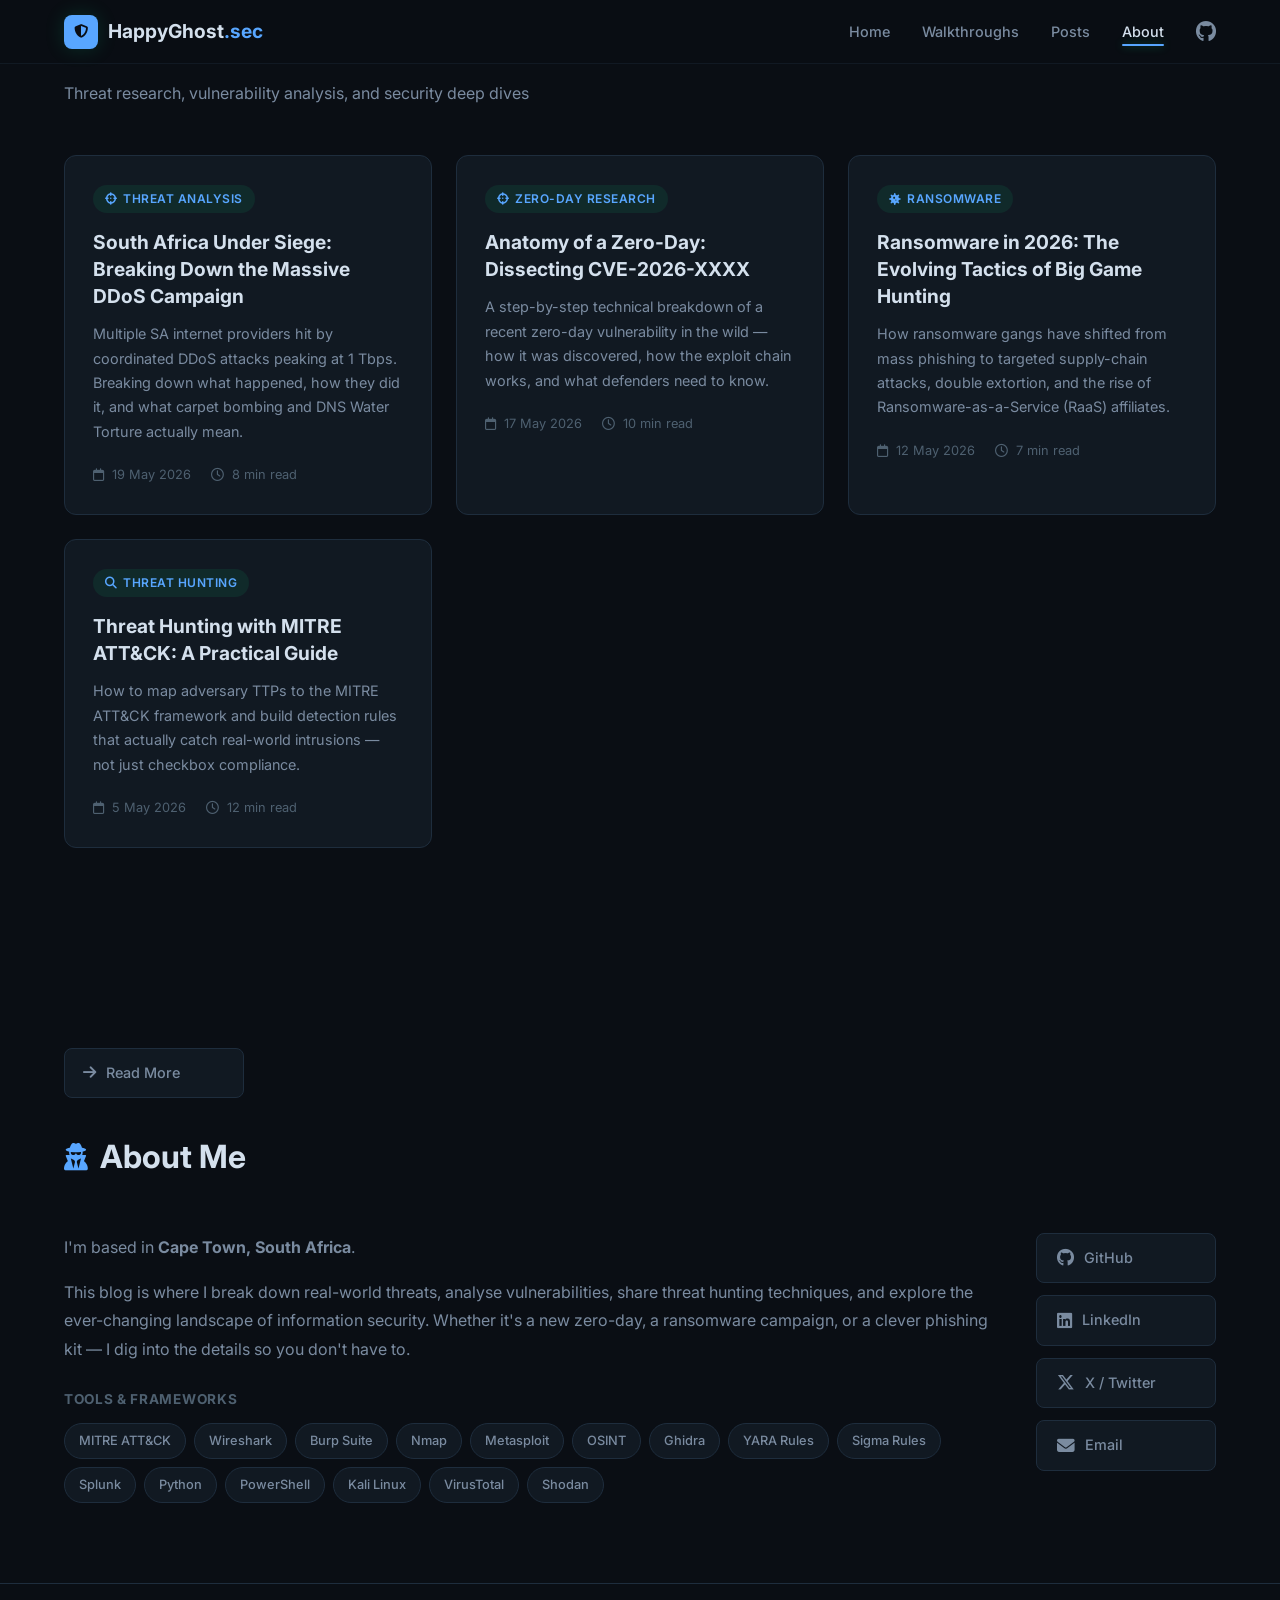
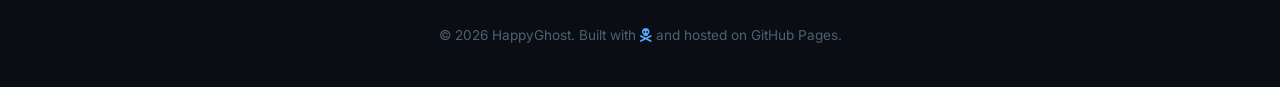
==== index.html @ ebf49d77 "Add files via upload" ====
<!DOCTYPE html>
<html lang="en">
<head>
    <meta charset="UTF-8">
    <meta name="viewport" content="width=device-width, initial-scale=1.0">
    <title>Eugene Myburgh | Cybersecurity Blog</title>
    <link rel="preconnect" href="https://fonts.googleapis.com">
    <link href="https://fonts.googleapis.com/css2?family=Inter:wght@300;400;500;600;700;800&family=JetBrains+Mono:wght@400;500&display=swap" rel="stylesheet">
    <link rel="stylesheet" href="https://cdnjs.cloudflare.com/ajax/libs/font-awesome/6.5.1/css/all.min.css">
    <link rel="stylesheet" href="css/style.css">
</head>
<body>
    <!-- Navigation -->
    <nav class="navbar" id="navbar">
        <div class="nav-container">
            <a href="index.html" class="nav-logo">
                <span class="logo-icon"><i class="fas fa-shield-halved"></i></span>
                <span class="logo-text">HappyGhost<span class="accent">.sec</span></span>
            </a>
            <ul class="nav-links" id="nav-links">
                <li><a href="#home" class="active">Home</a></li>
                <li><a href="walkthroughs.html">Walkthroughs</a></li>
                <li><a href="posts.html">Posts</a></li>
                <li><a href="#about">About</a></li>
                <li><a href="https://github.com" target="_blank" class="nav-github"><i class="fab fa-github"></i></a></li>
            </ul>
            <button class="nav-toggle" id="nav-toggle" aria-label="Toggle menu">
                <span></span><span></span><span></span>
            </button>
        </div>
    </nav>

    <!-- Blog Section -->
    <section class="section" id="blog">
        <div class="container">
            <div class="section-header">
                <p>Threat research, vulnerability analysis, and security deep dives</p>
            </div>
            <div class="blog-grid">
                   <!-- Blog Card 1 -->
                <article class="blog-card" onclick="window.location.href='posts/sa-ddos-attacks.html'">
                    <div class="card-tag"><i class="fas fa-crosshairs"></i> Threat Analysis</div>
                    <h3>South Africa Under Siege: Breaking Down the Massive DDoS Campaign</h3>
                    <p>Multiple SA internet providers hit by coordinated DDoS attacks peaking 
                       at 1 Tbps. Breaking down what happened, how they did it, and what 
                       carpet bombing and DNS Water Torture actually mean.</p>
                    <div class="card-meta">
                        <span><i class="far fa-calendar"></i> 19 May 2026</span>
                        <span><i class="far fa-clock"></i> 8 min read</span>
                    </div>
                </article>
                 
                <!-- Blog Card 2 -->
                <article class="blog-card" onclick="window.location.href='posts/zero-day-analysis.html'">
                    <div class="card-tag"><i class="fas fa-crosshairs"></i> Zero-Day Research</div>
                    <h3>Anatomy of a Zero-Day: Dissecting CVE-2026-XXXX</h3>
                    <p>A step-by-step technical breakdown of a recent zero-day vulnerability in the wild — 
                       how it was discovered, how the exploit chain works, and what defenders need to know.</p>
                    <div class="card-meta">
                        <span><i class="far fa-calendar"></i> 17 May 2026</span>
                        <span><i class="far fa-clock"></i> 10 min read</span>
                    </div>
                </article>

                <!-- Blog Card 3 -->
                <article class="blog-card">
                    <div class="card-tag"><i class="fas fa-virus"></i> Ransomware</div>
                    <h3>Ransomware in 2026: The Evolving Tactics of Big Game Hunting</h3>
                    <p>How ransomware gangs have shifted from mass phishing to targeted supply-chain attacks, 
                       double extortion, and the rise of Ransomware-as-a-Service (RaaS) affiliates.</p>
                    <div class="card-meta">
                        <span><i class="far fa-calendar"></i> 12 May 2026</span>
                        <span><i class="far fa-clock"></i> 7 min read</span>
                    </div>
                </article>

                <!-- Blog Card 4 -->
                <article class="blog-card">
                    <div class="card-tag"><i class="fas fa-magnifying-glass"></i> Threat Hunting</div>
                    <h3>Threat Hunting with MITRE ATT&amp;CK: A Practical Guide</h3>
                    <p>How to map adversary TTPs to the MITRE ATT&amp;CK framework and build detection rules 
                       that actually catch real-world intrusions — not just checkbox compliance.</p>
                    <div class="card-meta">
                        <span><i class="far fa-calendar"></i> 5 May 2026</span>
                        <span><i class="far fa-clock"></i> 12 min read</span>
                    </div>
                </article>
            </div>
        </div>
    </section>

    <!-- About Section -->
    <section class="section" id="about">
        <div class="container">
            <div class="more-posts more-posts-about">
                <a href="posts.html" class="social-link more-posts-btn">
                    <i class="fa-solid fa-arrow-right"></i>
                    Read More
                </a>
            </div>
            <div class="section-header">
                <h2><i class="fas fa-user-secret"></i> About Me</h2>
            </div>
            <div class="about-content">
                <div class="about-text">
                    <p>I'm based in <strong>Cape Town, South Africa</strong>.
                    <p>This blog is where I break down real-world threats, analyse vulnerabilities, 
                       share threat hunting techniques, and explore the ever-changing landscape of 
                       information security. Whether it's a new zero-day, a ransomware campaign, or 
                       a clever phishing kit — I dig into the details so you don't have to.</p>
                    <div class="tech-stack">
                        <h4>Tools &amp; Frameworks</h4>
                        <div class="tech-tags">
                            <span class="tech-tag">MITRE ATT&CK</span>
                            <span class="tech-tag">Wireshark</span>
                            <span class="tech-tag">Burp Suite</span>
                            <span class="tech-tag">Nmap</span>
                            <span class="tech-tag">Metasploit</span>
                            <span class="tech-tag">OSINT</span>
                            <span class="tech-tag">Ghidra</span>
                            <span class="tech-tag">YARA Rules</span>
                            <span class="tech-tag">Sigma Rules</span>
                            <span class="tech-tag">Splunk</span>
                            <span class="tech-tag">Python</span>
                            <span class="tech-tag">PowerShell</span>
                            <span class="tech-tag">Kali Linux</span>
                            <span class="tech-tag">VirusTotal</span>
                            <span class="tech-tag">Shodan</span>
                        </div>
                    </div>
                </div>
                <div class="about-links">
                    <a href="https://github.com" target="_blank" class="social-link">
                        <i class="fab fa-github"></i> GitHub
                    </a>
                    <a href="https://linkedin.com" target="_blank" class="social-link">
                        <i class="fab fa-linkedin"></i> LinkedIn
                    </a>
                    <a href="https://twitter.com" target="_blank" class="social-link">
                        <i class="fab fa-x-twitter"></i> X / Twitter
                    </a>
                    <a href="mailto:eugene@example.com" class="social-link">
                        <i class="fas fa-envelope"></i> Email
                    </a>
                </div>
            </div>
        </div>
    </section>

    <!-- Footer -->
    <footer class="footer">
        <div class="container">
            <div class="footer-content">
                <p>&copy; 2026 HappyGhost. Built with <i class="fas fa-skull-crossbones accent"></i> and hosted on GitHub Pages.</p>
            </div>
        </div>
    </footer>

    <script src="js/script.js"></script>
</body>
</html>
---- css/style.css ----
/* ===================================
   EUGENE.SEC — Cybersecurity Dark Theme
   =================================== */

/* --- Reset & Base --- */
*, *::before, *::after {
    margin: 0;
    padding: 0;
    box-sizing: border-box;
}

:root {
    --bg-primary: #0a0e14;
    --bg-secondary: #111922;
    --bg-tertiary: #162030;
    --bg-card: #111922;
    --border: #1e2d3d;
    --text-primary: #d4e0ed;
    --text-secondary: #7a8ba0;
    --text-muted: #4e6070;
    --accent: #58a6ff;
    --accent-blue: #38bdf8;
    --accent-orange: #f59e0b;
    --accent-red: #ef4444;
    --accent-purple: #a78bfa;
    --accent-cyan: #22d3ee;
    --font-body: 'Inter', -apple-system, BlinkMacSystemFont, sans-serif;
    --font-mono: 'JetBrains Mono', 'Fira Code', monospace;
    --radius: 12px;
    --radius-sm: 8px;
    --shadow: 0 2px 12px rgba(0,0,0,0.5);
    --transition: all 0.3s ease;
    --glow: 0 0 20px rgba(0, 232, 143, 0.15);
}

html {
    scroll-behavior: smooth;
    scroll-padding-top: 80px;
}

body {
    font-family: var(--font-body);
    background: var(--bg-primary);
    color: var(--text-primary);
    line-height: 1.7;
    -webkit-font-smoothing: antialiased;
}

a {
    color: var(--accent);
    text-decoration: none;
    transition: var(--transition);
}

a:hover { opacity: 0.85; }

.container {
    max-width: 1200px;
    margin: 0 auto;
    padding: 0 24px;
}

.accent { color: var(--accent); }
.accent-link { color: var(--accent); border-bottom: 1px dashed var(--accent); }
.accent-link:hover { border-bottom-style: solid; }

/* --- Navbar --- */
.navbar {
    position: fixed;
    top: 0;
    left: 0;
    right: 0;
    z-index: 1000;
    background: rgba(10, 14, 20, 0.88);
    backdrop-filter: blur(16px);
    border-bottom: 1px solid var(--border);
    height: 64px;
}

.nav-container {
    max-width: 1200px;
    margin: 0 auto;
    padding: 0 24px;
    display: flex;
    align-items: center;
    justify-content: space-between;
    height: 100%;
}

.nav-logo {
    display: flex;
    align-items: center;
    gap: 10px;
    font-size: 1.2rem;
    font-weight: 700;
    color: var(--text-primary);
}

.logo-icon {
    background: var(--accent);
    color: var(--bg-primary);
    width: 34px;
    height: 34px;
    border-radius: 8px;
    display: flex;
    align-items: center;
    justify-content: center;
    font-size: 0.85rem;
    box-shadow: var(--glow);
}

.nav-links {
    display: flex;
    list-style: none;
    gap: 32px;
    align-items: center;
}

.nav-links a {
    color: var(--text-secondary);
    font-size: 0.9rem;
    font-weight: 500;
    transition: var(--transition);
    position: relative;
}

.nav-links a:hover,
.nav-links a.active {
    color: var(--text-primary);
}

.nav-links a.active::after {
    content: '';
    position: absolute;
    bottom: -6px;
    left: 0;
    right: 0;
    height: 2px;
    background: var(--accent);
    border-radius: 1px;
    box-shadow: 0 0 8px rgba(0,232,143,0.4);
}

.nav-github {
    font-size: 1.3rem !important;
    color: var(--text-secondary) !important;
}

.nav-toggle {
    display: none;
    flex-direction: column;
    gap: 5px;
    background: none;
    border: none;
    cursor: pointer;
    padding: 4px;
}

.nav-toggle span {
    width: 24px;
    height: 2px;
    background: var(--text-primary);
    border-radius: 2px;
    transition: var(--transition);
}

/* --- Hero --- */
.hero {
    position: relative;
    padding: 160px 0 100px;
    overflow: hidden;
}

.hero-bg-grid {
    position: absolute;
    inset: 0;
    background-image:
        linear-gradient(rgba(0,232,143,0.04) 1px, transparent 1px),
        linear-gradient(90deg, rgba(0,232,143,0.04) 1px, transparent 1px);
    background-size: 60px 60px;
    mask-image: radial-gradient(ellipse 70% 70% at 50% 30%, black 20%, transparent 100%);
}

.hero-content {
    position: relative;
    max-width: 720px;
}

.hero-badge {
    display: inline-flex;
    align-items: center;
    gap: 8px;
    background: rgba(0,232,143,0.08);
    border: 1px solid rgba(0,232,143,0.2);
    padding: 6px 16px;
    border-radius: 100px;
    font-size: 0.85rem;
    color: var(--accent);
    margin-bottom: 24px;
}

.pulse {
    animation: pulse 2s infinite;
}

@keyframes pulse {
    0%, 100% { opacity: 1; }
    50% { opacity: 0.4; }
}

.hero h1 {
    font-size: 3.2rem;
    font-weight: 800;
    line-height: 1.15;
    margin-bottom: 20px;
    letter-spacing: -0.02em;
}

.hero-subtitle {
    font-size: 1.15rem;
    color: var(--text-secondary);
    line-height: 1.8;
    margin-bottom: 36px;
}

.hero-stats {
    display: flex;
    gap: 40px;
    margin-bottom: 36px;
    padding: 24px 0;
    border-top: 1px solid var(--border);
    border-bottom: 1px solid var(--border);
}

.stat-number {
    display: block;
    font-size: 1.8rem;
    font-weight: 800;
    color: var(--accent);
    font-family: var(--font-mono);
    text-shadow: 0 0 20px rgba(0,232,143,0.3);
}

.stat-label {
    font-size: 0.8rem;
    color: var(--text-muted);
    text-transform: uppercase;
    letter-spacing: 0.05em;
}

.hero-actions {
    display: flex;
    gap: 16px;
    flex-wrap: wrap;
}

/* --- Buttons --- */
.btn {
    display: inline-flex;
    align-items: center;
    gap: 8px;
    padding: 12px 24px;
    border-radius: var(--radius-sm);
    font-size: 0.9rem;
    font-weight: 600;
    cursor: pointer;
    transition: var(--transition);
    border: none;
}

.btn-primary {
    background: var(--accent);
    color: var(--bg-primary);
}

.btn-primary:hover {
    background: #33ffaa;
    color: var(--bg-primary);
    opacity: 1;
    transform: translateY(-1px);
    box-shadow: 0 4px 24px rgba(0,232,143,0.35);
}

.btn-outline {
    background: transparent;
    color: var(--text-primary);
    border: 1px solid var(--border);
}

.btn-outline:hover {
    border-color: var(--accent);
    color: var(--accent);
    opacity: 1;
    transform: translateY(-1px);
}

/* --- Sections --- */
.section {
    padding: 80px 0;
}

.section-alt {
    background: var(--bg-secondary);
    border-top: 1px solid var(--border);
    border-bottom: 1px solid var(--border);
}

.section-header {
    margin-bottom: 48px;
}

.section-header h2 {
    font-size: 2rem;
    font-weight: 700;
    margin-bottom: 8px;
    display: flex;
    align-items: center;
    gap: 12px;
}

.section-header h2 i {
    color: var(--accent);
    font-size: 0.85em;
}

.section-header p {
    color: var(--text-secondary);
    font-size: 1rem;
}

/* --- Blog Grid --- */
.blog-grid {
    display: grid;
    grid-template-columns: repeat(auto-fill, minmax(340px, 1fr));
    gap: 24px;
}

.blog-card {
    background: var(--bg-card);
    border: 1px solid var(--border);
    border-radius: var(--radius);
    padding: 28px;
    cursor: pointer;
    transition: var(--transition);
    position: relative;
    overflow: hidden;
}

.blog-card::before {
    content: '';
    position: absolute;
    top: 0;
    left: 0;
    right: 0;
    height: 3px;
    background: linear-gradient(90deg, var(--accent), var(--accent-cyan));
    opacity: 0;
    transition: var(--transition);
}

.blog-card:hover {
    border-color: var(--accent);
    transform: translateY(-4px);
    box-shadow: 0 8px 30px rgba(0,0,0,0.5), var(--glow);
}

.blog-card:hover::before { opacity: 1; }

.card-tag {
    display: inline-flex;
    align-items: center;
    gap: 6px;
    background: rgba(0,232,143,0.08);
    color: var(--accent);
    padding: 4px 12px;
    border-radius: 100px;
    font-size: 0.75rem;
    font-weight: 600;
    margin-bottom: 16px;
    text-transform: uppercase;
    letter-spacing: 0.04em;
}

.blog-card h3 {
    font-size: 1.2rem;
    font-weight: 700;
    margin-bottom: 12px;
    line-height: 1.4;
}

.blog-card p {
    color: var(--text-secondary);
    font-size: 0.9rem;
    line-height: 1.7;
    margin-bottom: 20px;
}

.card-meta {
    display: flex;
    gap: 20px;
    font-size: 0.8rem;
    color: var(--text-muted);
}

.card-meta i { margin-right: 4px; }

/* --- SOFA Feed --- */
.sofa-status-bar {
    display: flex;
    align-items: center;
    gap: 10px;
    padding: 12px 20px;
    background: var(--bg-tertiary);
    border: 1px solid var(--border);
    border-radius: var(--radius-sm);
    margin-bottom: 24px;
    font-size: 0.85rem;
    color: var(--text-secondary);
    font-family: var(--font-mono);
}

.status-dot {
    width: 8px;
    height: 8px;
    border-radius: 50%;
    background: var(--accent);
    flex-shrink: 0;
    box-shadow: 0 0 8px rgba(0,232,143,0.5);
}

.status-dot.loading {
    background: var(--accent-orange);
    box-shadow: 0 0 8px rgba(245,158,11,0.5);
    animation: pulse 1s infinite;
}

.status-dot.error {
    background: var(--accent-red);
    box-shadow: 0 0 8px rgba(239,68,68,0.5);
}

.sofa-grid {
    display: grid;
    grid-template-columns: repeat(auto-fill, minmax(280px, 1fr));
    gap: 20px;
}

.sofa-card {
    background: var(--bg-primary);
    border: 1px solid var(--border);
    border-radius: var(--radius);
    padding: 24px;
    transition: var(--transition);
}

.sofa-card:hover {
    border-color: rgba(0,232,143,0.3);
    box-shadow: 0 0 16px rgba(0,232,143,0.06);
}

.sofa-card-header {
    display: flex;
    align-items: center;
    justify-content: space-between;
    margin-bottom: 16px;
}

.sofa-os-name {
    font-size: 1.3rem;
    font-weight: 700;
}

.sofa-version {
    font-family: var(--font-mono);
    font-size: 0.85rem;
    color: var(--accent);
    background: rgba(0,232,143,0.08);
    padding: 4px 10px;
    border-radius: 6px;
}

.sofa-details {
    display: flex;
    flex-direction: column;
    gap: 10px;
}

.sofa-detail {
    display: flex;
    justify-content: space-between;
    align-items: center;
    font-size: 0.85rem;
    padding: 8px 0;
    border-bottom: 1px solid rgba(30,45,61,0.5);
}

.sofa-detail:last-child { border-bottom: none; }

.sofa-detail-label {
    color: var(--text-secondary);
    display: flex;
    align-items: center;
    gap: 6px;
}

.sofa-detail-value {
    font-family: var(--font-mono);
    font-weight: 500;
}

.sofa-detail-value.cve-count {
    color: var(--accent-orange);
    font-weight: 700;
}

.sofa-detail-value.date {
    color: var(--text-primary);
}

.sofa-loading {
    grid-column: 1 / -1;
    display: flex;
    flex-direction: column;
    align-items: center;
    gap: 16px;
    padding: 60px 0;
    color: var(--text-muted);
}

.spinner {
    width: 36px;
    height: 36px;
    border: 3px solid var(--border);
    border-top-color: var(--accent);
    border-radius: 50%;
    animation: spin 0.8s linear infinite;
}

@keyframes spin { to { transform: rotate(360deg); } }

.sofa-footer-note {
    margin-top: 24px;
    padding: 16px 20px;
    background: var(--bg-tertiary);
    border-radius: var(--radius-sm);
    font-size: 0.8rem;
    color: var(--text-muted);
    border: 1px solid var(--border);
}

.sofa-footer-note code {
    font-family: var(--font-mono);
    background: rgba(0,232,143,0.08);
    padding: 2px 6px;
    border-radius: 4px;
    color: var(--accent);
    font-size: 0.78rem;
}

/* --- About --- */
.about-content {
    display: grid;
    grid-template-columns: 1fr auto;
    gap: 48px;
    align-items: start;
}

.about-text p {
    color: var(--text-secondary);
    margin-bottom: 16px;
    font-size: 1rem;
    line-height: 1.8;
}

.tech-stack { margin-top: 24px; }

.tech-stack h4 {
    font-size: 0.85rem;
    text-transform: uppercase;
    letter-spacing: 0.05em;
    color: var(--text-muted);
    margin-bottom: 12px;
}

.tech-tags {
    display: flex;
    flex-wrap: wrap;
    gap: 8px;
}

.tech-tag {
    background: var(--bg-secondary);
    border: 1px solid var(--border);
    padding: 6px 14px;
    border-radius: 100px;
    font-size: 0.8rem;
    color: var(--text-secondary);
    font-weight: 500;
    transition: var(--transition);
}

.tech-tag:hover {
    border-color: var(--accent);
    color: var(--accent);
    box-shadow: 0 0 10px rgba(0,232,143,0.1);
}

.about-links {
    display: flex;
    flex-direction: column;
    gap: 12px;
}

.social-link {
    display: flex;
    align-items: center;
    gap: 10px;
    padding: 12px 20px;
    background: var(--bg-secondary);
    border: 1px solid var(--border);
    border-radius: var(--radius-sm);
    color: var(--text-secondary);
    font-size: 0.9rem;
    font-weight: 500;
    transition: var(--transition);
    min-width: 180px;
}

.social-link:hover {
    border-color: var(--accent);
    color: var(--accent);
    opacity: 1;
    transform: translateX(4px);
}

.social-link i { font-size: 1.1rem; }

/* --- Post Page --- */
.post-page {
    padding: 120px 0 80px;
}

.post-page .container {
    max-width: 780px;
}

.post-header {
    margin-bottom: 48px;
}

.back-link {
    display: inline-flex;
    align-items: center;
    gap: 6px;
    color: var(--text-muted);
    font-size: 0.85rem;
    margin-bottom: 20px;
}

.back-link:hover { color: var(--accent); }

.post-header h1 {
    font-size: 2.4rem;
    font-weight: 800;
    line-height: 1.2;
    margin: 16px 0;
}

.post-meta {
    display: flex;
    gap: 24px;
    color: var(--text-muted);
    font-size: 0.85rem;
}

.post-meta i { margin-right: 4px; }

.post-body h2 {
    font-size: 1.5rem;
    margin: 40px 0 16px;
    padding-top: 24px;
    border-top: 1px solid var(--border);
}

.post-body p {
    color: var(--text-secondary);
    margin-bottom: 16px;
    font-size: 1rem;
}

.post-body .lead {
    font-size: 1.15rem;
    color: var(--text-primary);
    line-height: 1.8;
    margin-bottom: 32px;
}

.post-body figure {
    margin: 32px 0;
    border-radius: var(--radius);
    overflow: hidden;
    background: var(--bg-secondary);
    border: 1px solid var(--border);
}

.post-body figure img {
    width: 100%;
    height: auto;
    display: block;
}

.post-body figcaption {
    padding: 14px 16px;
    color: var(--text-secondary);
    font-size: 0.95rem;
}

.post-body ul {
    margin: 16px 0 24px 24px;
    color: var(--text-secondary);
}

.post-body li {
    margin-bottom: 8px;
    line-height: 1.7;
}

.post-body li a {
    color: var(--accent);
}

.code-block {
    background: var(--bg-secondary);
    border: 1px solid var(--border);
    border-radius: var(--radius);
    margin: 24px 0;
    overflow: hidden;
}

.code-header {
    display: flex;
    justify-content: space-between;
    padding: 10px 16px;
    background: var(--bg-tertiary);
    border-bottom: 1px solid var(--border);
    font-size: 0.8rem;
    color: var(--text-muted);
    font-family: var(--font-mono);
}

.code-block pre {
    padding: 20px;
    overflow-x: auto;
}

.code-block code {
    font-family: var(--font-mono);
    font-size: 0.85rem;
    color: var(--text-primary);
    line-height: 1.8;
}

.callout {
    display: flex;
    gap: 14px;
    padding: 20px;
    background: rgba(0,232,143,0.04);
    border: 1px solid rgba(0,232,143,0.15);
    border-radius: var(--radius-sm);
    margin: 24px 0;
    font-size: 0.9rem;
    color: var(--text-secondary);
    line-height: 1.7;
}

.callout i {
    color: var(--accent);
    font-size: 1.2rem;
    margin-top: 2px;
    flex-shrink: 0;
}

.post-footer-nav {
    margin-top: 60px;
    padding-top: 32px;
    border-top: 1px solid var(--border);
}

/* --- Footer --- */
.footer {
    padding: 40px 0;
    border-top: 1px solid var(--border);
    text-align: center;
}

.footer-content p {
    color: var(--text-muted);
    font-size: 0.85rem;
}

.footer-sub {
    margin-top: 4px;
    font-size: 0.78rem !important;
}

/* --- Responsive --- */
@media (max-width: 768px) {
    .nav-links {
        display: none;
        position: absolute;
        top: 64px;
        left: 0;
        right: 0;
        background: var(--bg-secondary);
        border-bottom: 1px solid var(--border);
        flex-direction: column;
        padding: 20px 24px;
        gap: 16px;
    }

    .nav-links.open { display: flex; }
    .nav-toggle { display: flex; }

    .hero { padding: 120px 0 60px; }
    .hero h1 { font-size: 2.2rem; }
    .hero-stats { flex-direction: column; gap: 20px; }
    .blog-grid { grid-template-columns: 1fr; }
    .sofa-grid { grid-template-columns: 1fr; }
    .about-content { grid-template-columns: 1fr; }
    .about-links { flex-direction: row; flex-wrap: wrap; }
    .post-header h1 { font-size: 1.8rem; }
    .post-meta { flex-wrap: wrap; gap: 12px; }
}

@media (max-width: 480px) {
    .hero h1 { font-size: 1.8rem; }
    .hero-actions { flex-direction: column; }
    .btn { justify-content: center; }
}


/* ===================================
   WALKTHROUGH STYLES
   Add this to the BOTTOM of your css/style.css
   =================================== */

/* --- Platform Cards (index.html) --- */
.walkthrough-platforms {
    display: grid;
    grid-template-columns: repeat(auto-fill, minmax(340px, 1fr));
    gap: 24px;
}

.platform-card {
    display: flex;
    align-items: center;
    gap: 24px;
    background: var(--bg-card);
    border: 1px solid var(--border);
    border-radius: var(--radius);
    padding: 32px;
    cursor: pointer;
    transition: var(--transition);
    text-decoration: none;
    position: relative;
    overflow: hidden;
}

.platform-card::before {
    content: '';
    position: absolute;
    top: 0;
    left: 0;
    right: 0;
    height: 3px;
    opacity: 0;
    transition: var(--transition);
}

.platform-card:hover {
    transform: translateY(-4px);
    opacity: 1;
}

.htb-card::before { background: #9fef00; }
.thm-card::before { background: #ef3b36; }

.htb-card:hover { border-color: #9fef00; box-shadow: 0 8px 30px rgba(159,239,0,0.1); }
.thm-card:hover { border-color: #ef3b36; box-shadow: 0 8px 30px rgba(239,59,54,0.1); }

.platform-card:hover::before { opacity: 1; }

.platform-icon {
    width: 64px;
    height: 64px;
    border-radius: 16px;
    display: flex;
    align-items: center;
    justify-content: center;
    font-size: 1.6rem;
    flex-shrink: 0;
}

.htb-icon { background: rgba(159,239,0,0.1); color: #9fef00; }
.thm-icon { background: rgba(239,59,54,0.1); color: #ef3b36; }

.platform-info h3 {
    font-size: 1.3rem;
    font-weight: 700;
    color: var(--text-primary);
    margin-bottom: 8px;
}

.platform-info p {
    color: var(--text-secondary);
    font-size: 0.9rem;
    line-height: 1.6;
    margin-bottom: 12px;
}

.platform-link {
    font-size: 0.85rem;
    font-weight: 600;
    display: inline-flex;
    align-items: center;
    gap: 6px;
    transition: var(--transition);
}

.htb-card .platform-link { color: #9fef00; }
.thm-card .platform-link { color: #ef3b36; }

/* --- Walkthroughs Page --- */
.wt-page {
    padding: 120px 0 80px;
}

.wt-page-header {
    margin-bottom: 40px;
}

.wt-page-header h1 {
    font-size: 2.4rem;
    font-weight: 800;
    margin: 16px 0 12px;
}

.wt-page-header p {
    color: var(--text-secondary);
    font-size: 1rem;
    max-width: 640px;
}

/* --- Filter Buttons --- */
.wt-filters {
    display: flex;
    gap: 10px;
    margin-bottom: 32px;
    flex-wrap: wrap;
}

.wt-filter {
    display: inline-flex;
    align-items: center;
    gap: 6px;
    padding: 8px 18px;
    background: var(--bg-secondary);
    border: 1px solid var(--border);
    border-radius: 100px;
    color: var(--text-secondary);
    font-size: 0.85rem;
    font-weight: 600;
    cursor: pointer;
    transition: var(--transition);
    font-family: var(--font-body);
}

.wt-filter:hover {
    border-color: var(--accent);
    color: var(--accent);
}

.wt-filter.active {
    background: var(--accent);
    color: var(--bg-primary);
    border-color: var(--accent);
}

/* --- Walkthrough Cards Grid --- */
.wt-grid {
    display: grid;
    grid-template-columns: repeat(auto-fill, minmax(320px, 1fr));
    gap: 20px;
}

.wt-card {
    background: var(--bg-card);
    border: 1px solid var(--border);
    border-radius: var(--radius);
    padding: 24px;
    cursor: pointer;
    transition: var(--transition);
    display: flex;
    flex-direction: column;
}

.wt-card:hover {
    transform: translateY(-3px);
    box-shadow: 0 8px 24px rgba(0,0,0,0.4);
}

.wt-card[data-platform="htb"]:hover { border-color: #9fef00; }
.wt-card[data-platform="thm"]:hover { border-color: #ef3b36; }

.wt-card-top {
    display: flex;
    align-items: center;
    justify-content: space-between;
    margin-bottom: 14px;
}

.wt-platform-tag {
    display: inline-flex;
    align-items: center;
    gap: 5px;
    padding: 4px 10px;
    border-radius: 100px;
    font-size: 0.7rem;
    font-weight: 700;
    text-transform: uppercase;
    letter-spacing: 0.04em;
}

.htb-tag { background: rgba(159,239,0,0.1); color: #9fef00; }
.thm-tag { background: rgba(239,59,54,0.1); color: #ef3b36; }

.wt-difficulty {
    font-size: 0.7rem;
    font-weight: 700;
    padding: 4px 10px;
    border-radius: 100px;
    text-transform: uppercase;
    letter-spacing: 0.04em;
    font-family: var(--font-mono);
}

.wt-difficulty.easy { background: rgba(63,185,80,0.1); color: #3fb950; }
.wt-difficulty.medium { background: rgba(245,158,11,0.1); color: #f59e0b; }
.wt-difficulty.hard { background: rgba(239,68,68,0.1); color: #ef4444; }

.wt-card h3 {
    font-size: 1.2rem;
    font-weight: 700;
    margin-bottom: 10px;
}

.wt-card p {
    color: var(--text-secondary);
    font-size: 0.88rem;
    line-height: 1.7;
    margin-bottom: 16px;
    flex-grow: 1;
}

.wt-card-footer {
    display: flex;
    justify-content: space-between;
    align-items: center;
    padding-top: 14px;
    border-top: 1px solid var(--border);
}

.wt-tags {
    display: flex;
    gap: 6px;
    flex-wrap: wrap;
}

.wt-mini-tag {
    background: var(--bg-tertiary);
    color: var(--text-muted);
    padding: 2px 8px;
    border-radius: 4px;
    font-size: 0.7rem;
    font-family: var(--font-mono);
}

.wt-date {
    font-size: 0.75rem;
    color: var(--text-muted);
    white-space: nowrap;
}

.wt-date i { margin-right: 4px; }

.wt-header-tags {
    display: flex;
    align-items: center;
    gap: 10px;
    margin-bottom: 8px;
    margin-top: 16px;
}

/* Fade in animation for filtered cards */
@keyframes fadeIn {
    from { opacity: 0; transform: translateY(8px); }
    to { opacity: 1; transform: translateY(0); }
}

/* --- Responsive --- */
@media (max-width: 768px) {
    .walkthrough-platforms { grid-template-columns: 1fr; }
    .platform-card { flex-direction: column; text-align: center; }
    .wt-grid { grid-template-columns: 1fr; }
    .wt-page-header h1 { font-size: 1.8rem; }
}

.more-posts {
    text-align: center;
    margin-top: 40px;
}

.more-posts-about {
    display: flex;
    justify-content: flex-start;
    margin-bottom: 32px;
}

.more-posts-btn {
    max-width: 240px;
    width: auto;
    padding: 12px 18px;
    justify-content: flex-start;
    white-space: nowrap;
}

.more-posts-btn i {
    font-size: 0.95rem;
}
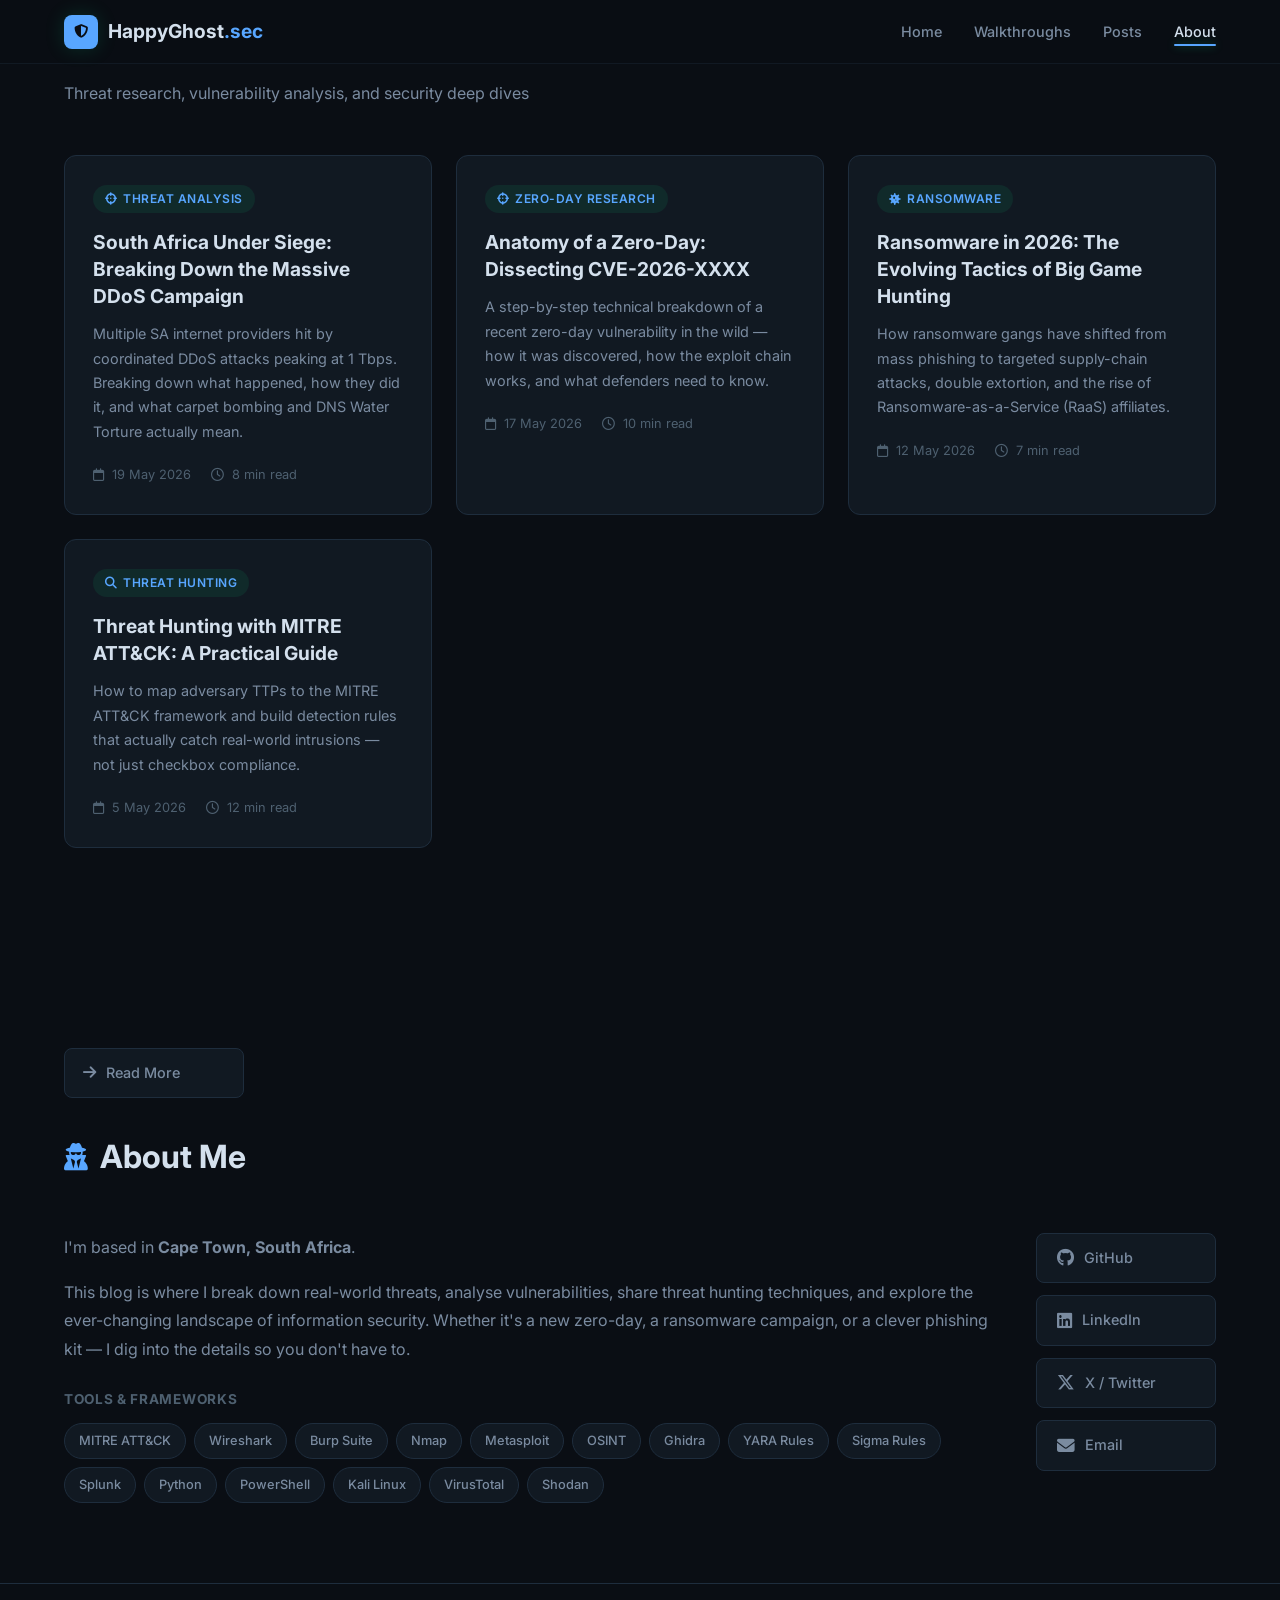
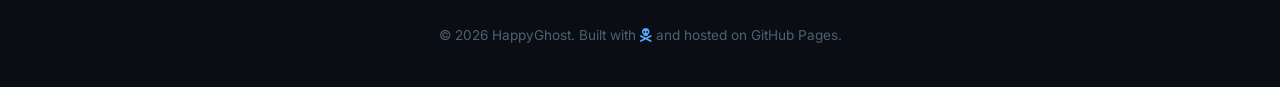
==== commit b665cbc5: "Update index.html" ====
--- a/index.html
+++ b/index.html
@@ -22,7 +22,6 @@
                 <li><a href="walkthroughs.html">Walkthroughs</a></li>
                 <li><a href="posts.html">Posts</a></li>
                 <li><a href="#about">About</a></li>
-                <li><a href="https://github.com" target="_blank" class="nav-github"><i class="fab fa-github"></i></a></li>
             </ul>
             <button class="nav-toggle" id="nav-toggle" aria-label="Toggle menu">
                 <span></span><span></span><span></span>
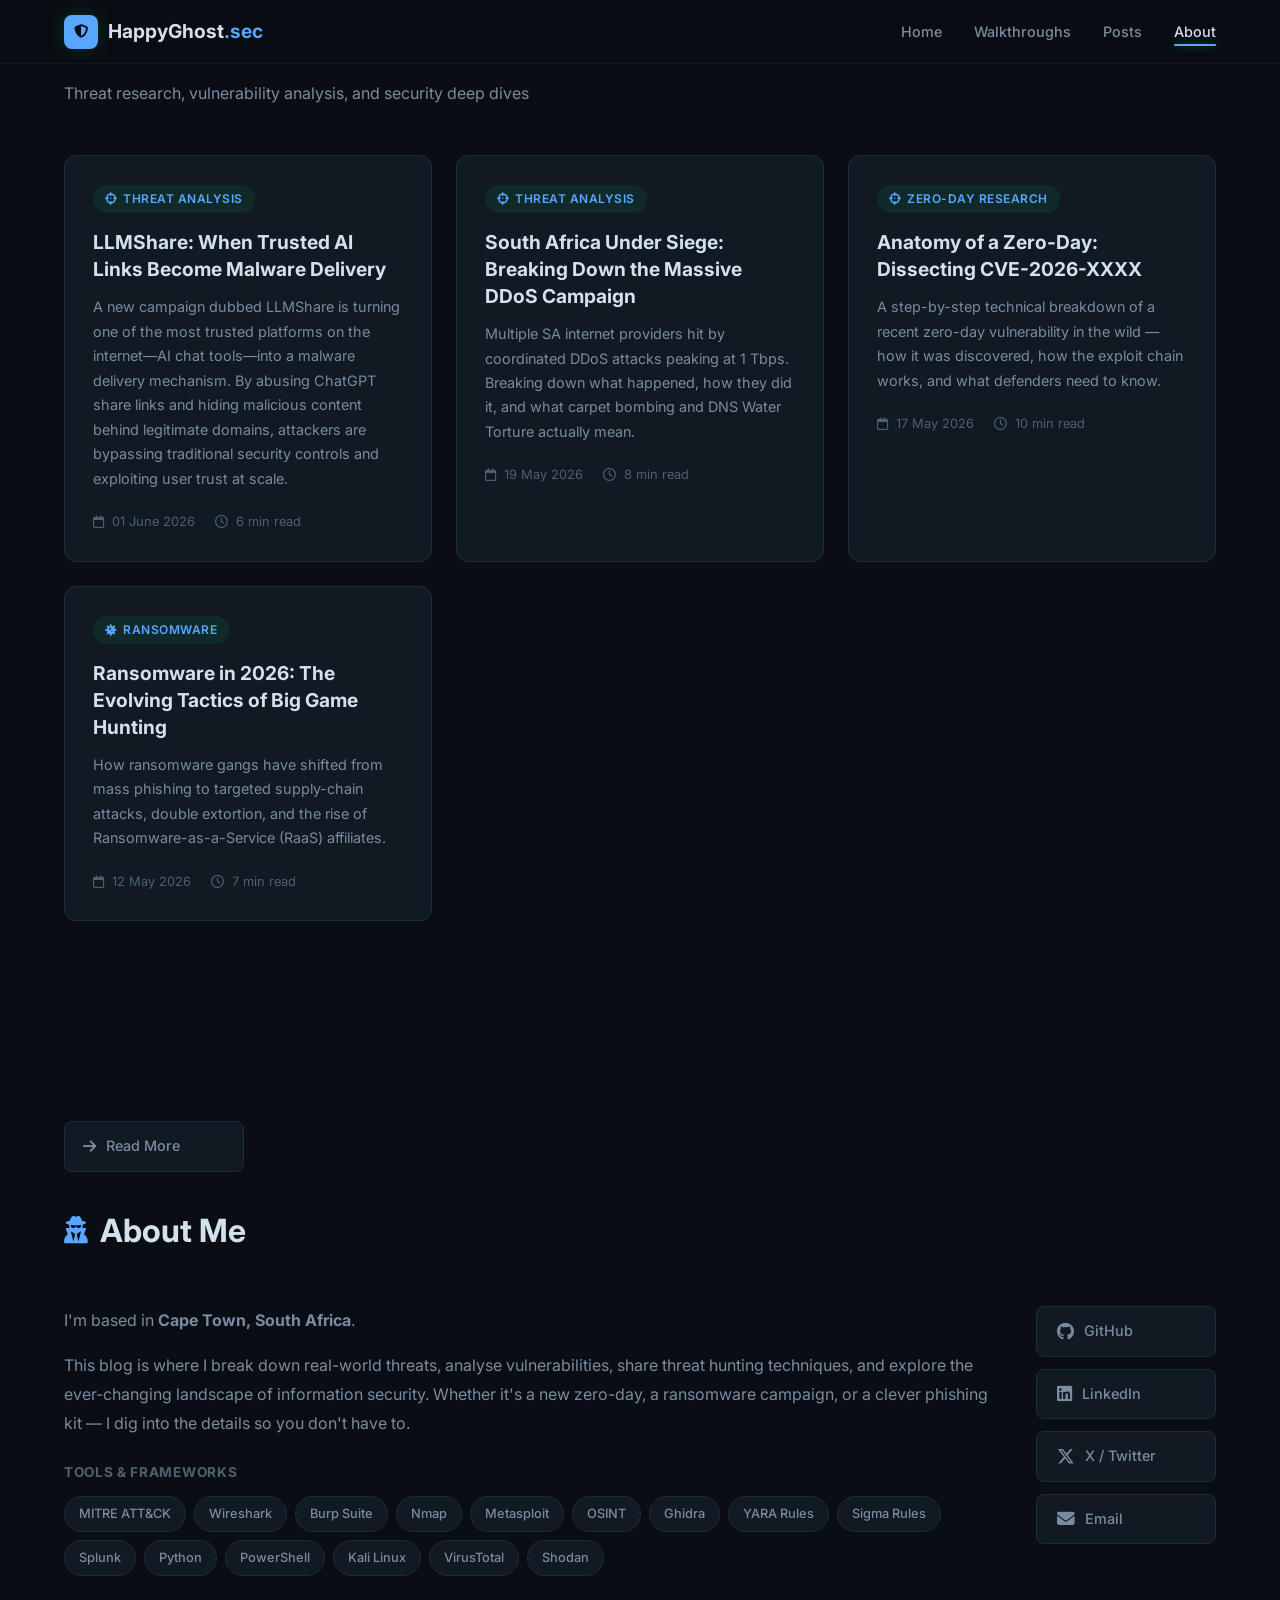
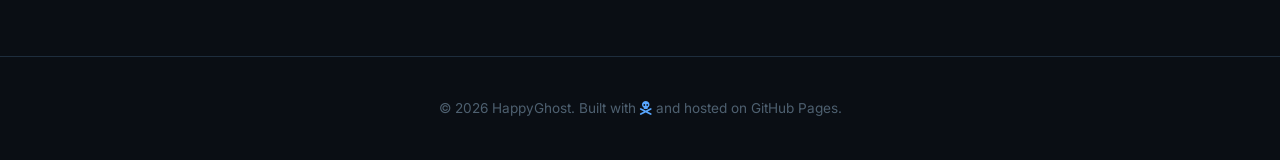
==== commit 4f7f8e4e: "Add blog card for LLMShare threat analysis Added new blog card for LLMShare threat analysis and upda" ====
--- a/index.html
+++ b/index.html
@@ -36,7 +36,19 @@
                 <p>Threat research, vulnerability analysis, and security deep dives</p>
             </div>
             <div class="blog-grid">
-                   <!-- Blog Card 1 -->
+                  <!-- Blog Card 2 -->
+                <article class="blog-card" onclick="window.location.href='posts/ChatGPT.html'">
+                    <div class="card-tag"><i class="fas fa-crosshairs"></i> Threat Analysis</div>
+                    <h3>LLMShare: When Trusted AI Links Become Malware Delivery</h3>
+                    <p>A new campaign dubbed LLMShare is turning one of the most trusted platforms on the internet—AI chat tools—into a malware delivery mechanism. By abusing ChatGPT share links and hiding malicious content behind legitimate domains, attackers are bypassing traditional security controls and exploiting user trust at scale.</p>
+                    <div class="card-meta">
+                        <span><i class="far fa-calendar"></i> 01 June 2026</span>
+                        <span><i class="far fa-clock"></i> 6 min read</span>
+                    </div>
+                </article>   
+                
+                
+                <!-- Blog Card 2 -->
                 <article class="blog-card" onclick="window.location.href='posts/sa-ddos-attacks.html'">
                     <div class="card-tag"><i class="fas fa-crosshairs"></i> Threat Analysis</div>
                     <h3>South Africa Under Siege: Breaking Down the Massive DDoS Campaign</h3>
@@ -49,7 +61,7 @@
                     </div>
                 </article>
                  
-                <!-- Blog Card 2 -->
+                <!-- Blog Card 3 -->
                 <article class="blog-card" onclick="window.location.href='posts/zero-day-analysis.html'">
                     <div class="card-tag"><i class="fas fa-crosshairs"></i> Zero-Day Research</div>
                     <h3>Anatomy of a Zero-Day: Dissecting CVE-2026-XXXX</h3>
@@ -61,7 +73,7 @@
                     </div>
                 </article>
 
-                <!-- Blog Card 3 -->
+                <!-- Blog Card 4 -->
                 <article class="blog-card">
                     <div class="card-tag"><i class="fas fa-virus"></i> Ransomware</div>
                     <h3>Ransomware in 2026: The Evolving Tactics of Big Game Hunting</h3>
@@ -70,18 +82,6 @@
                     <div class="card-meta">
                         <span><i class="far fa-calendar"></i> 12 May 2026</span>
                         <span><i class="far fa-clock"></i> 7 min read</span>
-                    </div>
-                </article>
-
-                <!-- Blog Card 4 -->
-                <article class="blog-card">
-                    <div class="card-tag"><i class="fas fa-magnifying-glass"></i> Threat Hunting</div>
-                    <h3>Threat Hunting with MITRE ATT&amp;CK: A Practical Guide</h3>
-                    <p>How to map adversary TTPs to the MITRE ATT&amp;CK framework and build detection rules 
-                       that actually catch real-world intrusions — not just checkbox compliance.</p>
-                    <div class="card-meta">
-                        <span><i class="far fa-calendar"></i> 5 May 2026</span>
-                        <span><i class="far fa-clock"></i> 12 min read</span>
                     </div>
                 </article>
             </div>
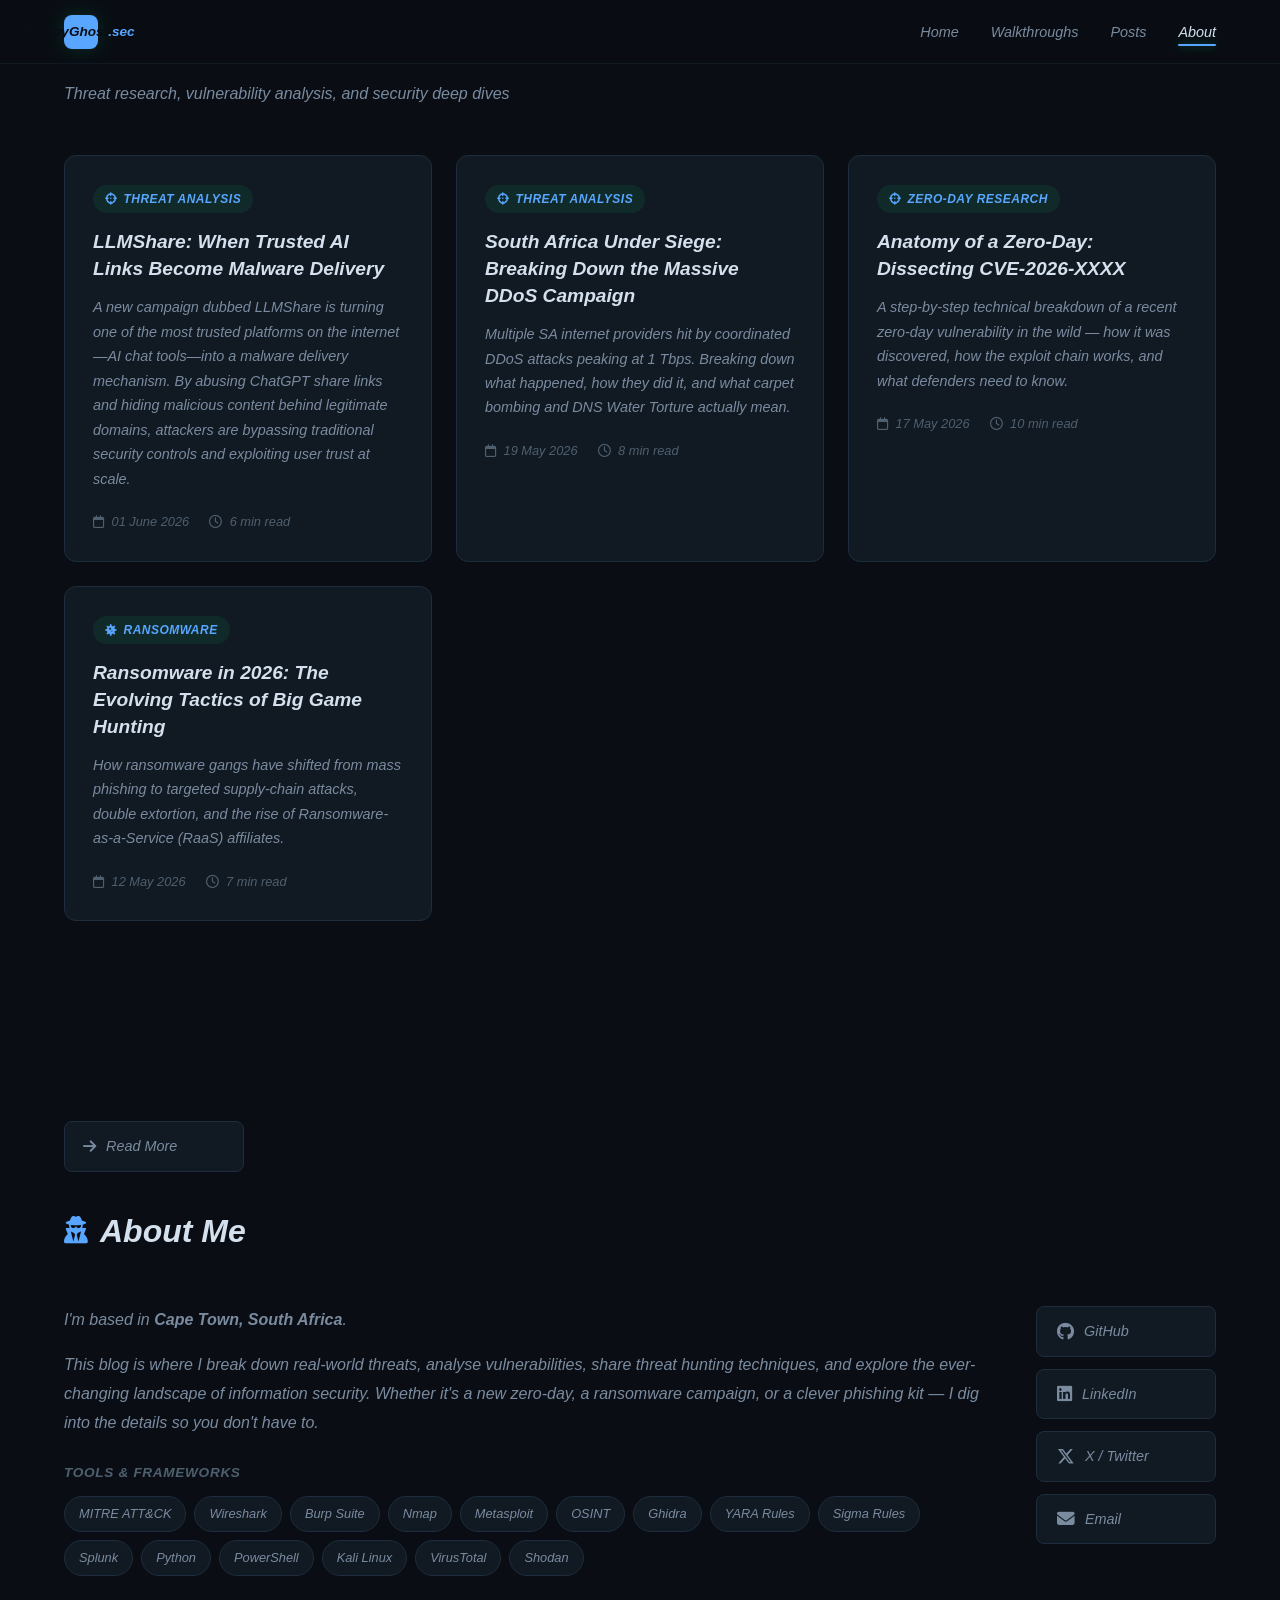
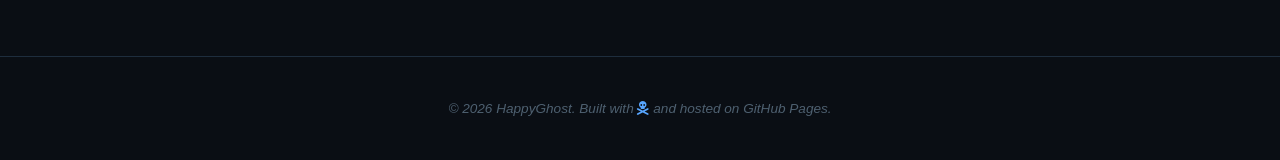
==== commit 50071016: "Update logo icon in navigation bar" ====
--- a/index.html
+++ b/index.html
@@ -14,7 +14,7 @@
     <nav class="navbar" id="navbar">
         <div class="nav-container">
             <a href="index.html" class="nav-logo">
-                <span class="logo-icon"><i class="fas fa-shield-halved"></i></span>
+                <span class="logo-icon"><i class="images/logo.png></i></span>
                 <span class="logo-text">HappyGhost<span class="accent">.sec</span></span>
             </a>
             <ul class="nav-links" id="nav-links">
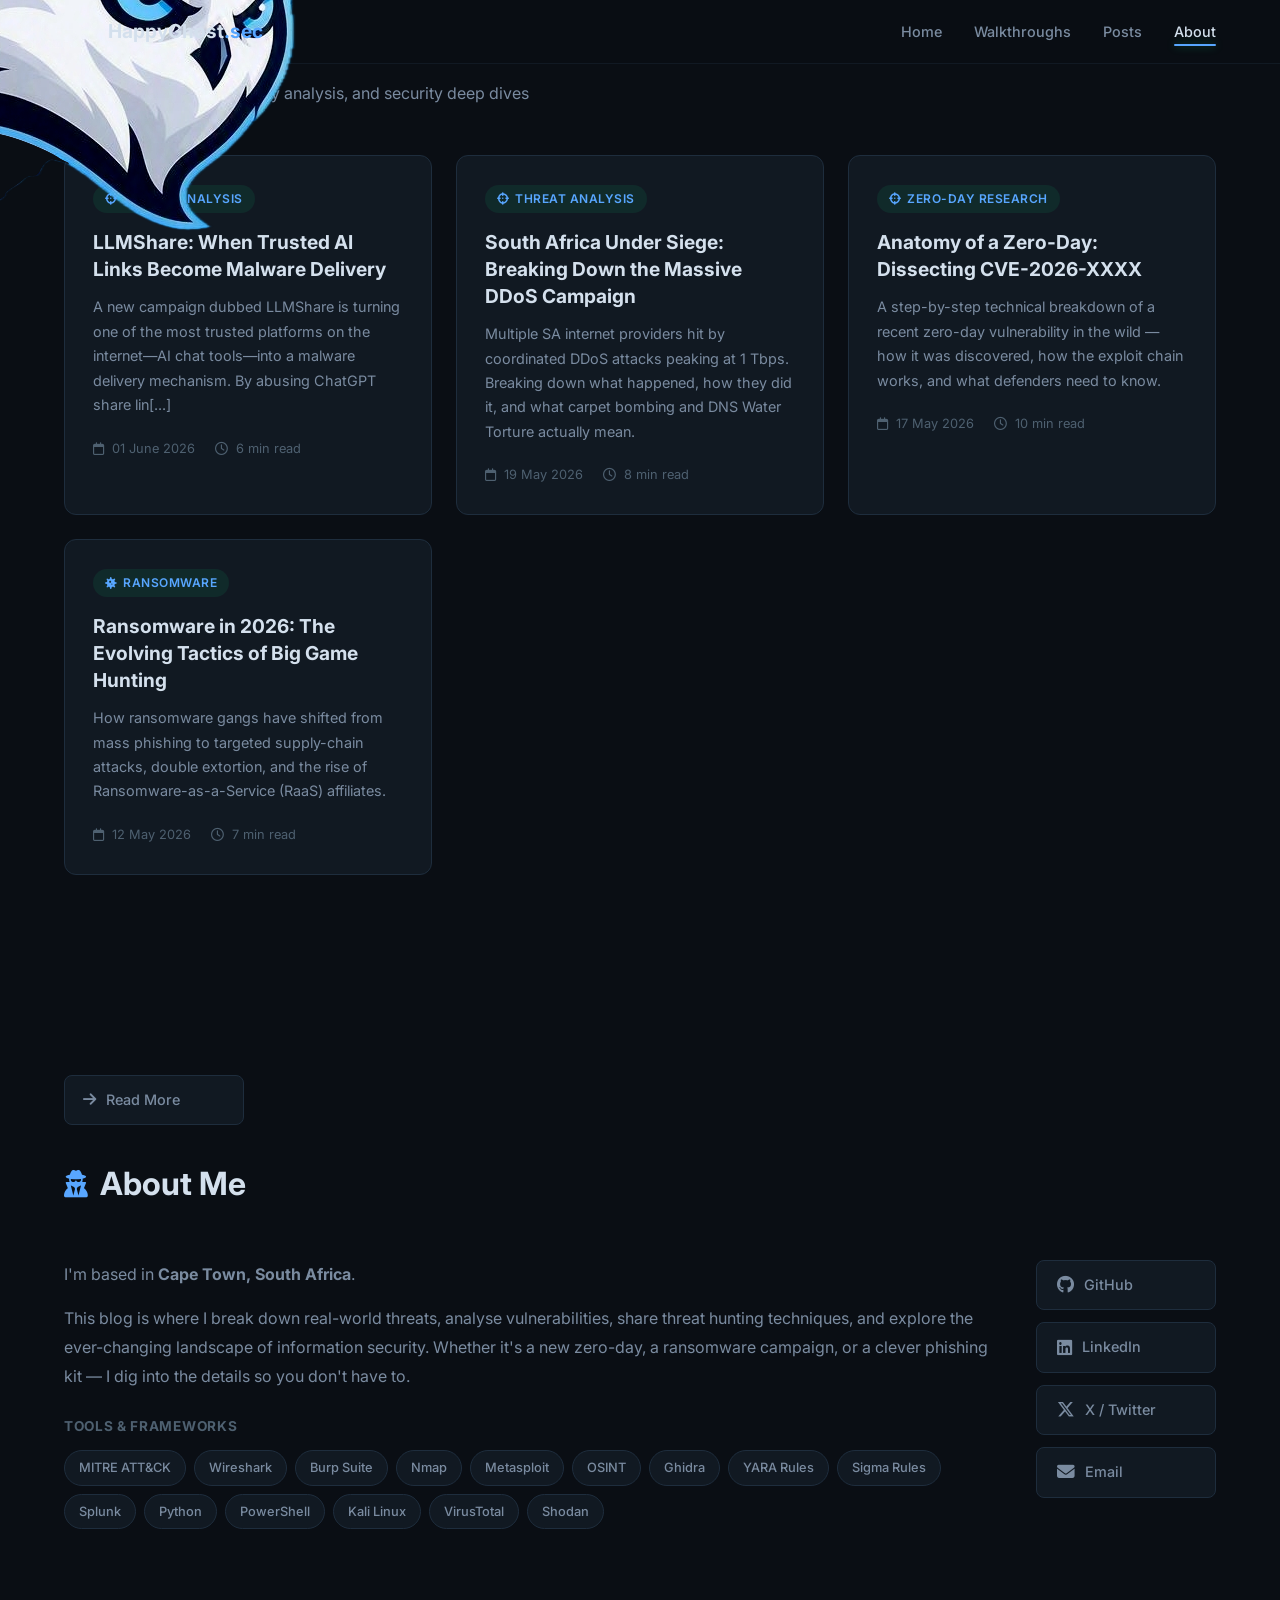
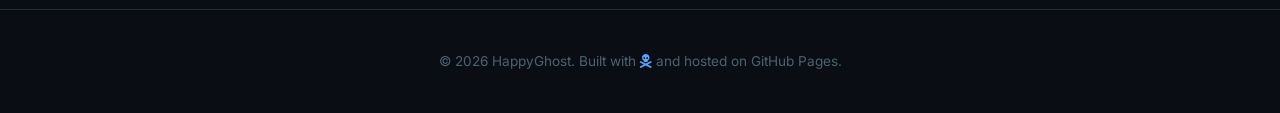
==== commit 3c67d420: "fix: use <img> for logo in index.html (replace malformed <i> tag)" ====
--- a/index.html
+++ b/index.html
@@ -14,7 +14,7 @@
     <nav class="navbar" id="navbar">
         <div class="nav-container">
             <a href="index.html" class="nav-logo">
-                <span class="logo-icon"><i class="images/logo.png></i></span>
+                <span class="logo-icon"><img src="/images/logo.png" alt="HappyGhost logo" /></span>
                 <span class="logo-text">HappyGhost<span class="accent">.sec</span></span>
             </a>
             <ul class="nav-links" id="nav-links">
@@ -40,7 +40,7 @@
                 <article class="blog-card" onclick="window.location.href='posts/ChatGPT.html'">
                     <div class="card-tag"><i class="fas fa-crosshairs"></i> Threat Analysis</div>
                     <h3>LLMShare: When Trusted AI Links Become Malware Delivery</h3>
-                    <p>A new campaign dubbed LLMShare is turning one of the most trusted platforms on the internet—AI chat tools—into a malware delivery mechanism. By abusing ChatGPT share links and hiding malicious content behind legitimate domains, attackers are bypassing traditional security controls and exploiting user trust at scale.</p>
+                    <p>A new campaign dubbed LLMShare is turning one of the most trusted platforms on the internet—AI chat tools—into a malware delivery mechanism. By abusing ChatGPT share lin[...]
                     <div class="card-meta">
                         <span><i class="far fa-calendar"></i> 01 June 2026</span>
                         <span><i class="far fa-clock"></i> 6 min read</span>
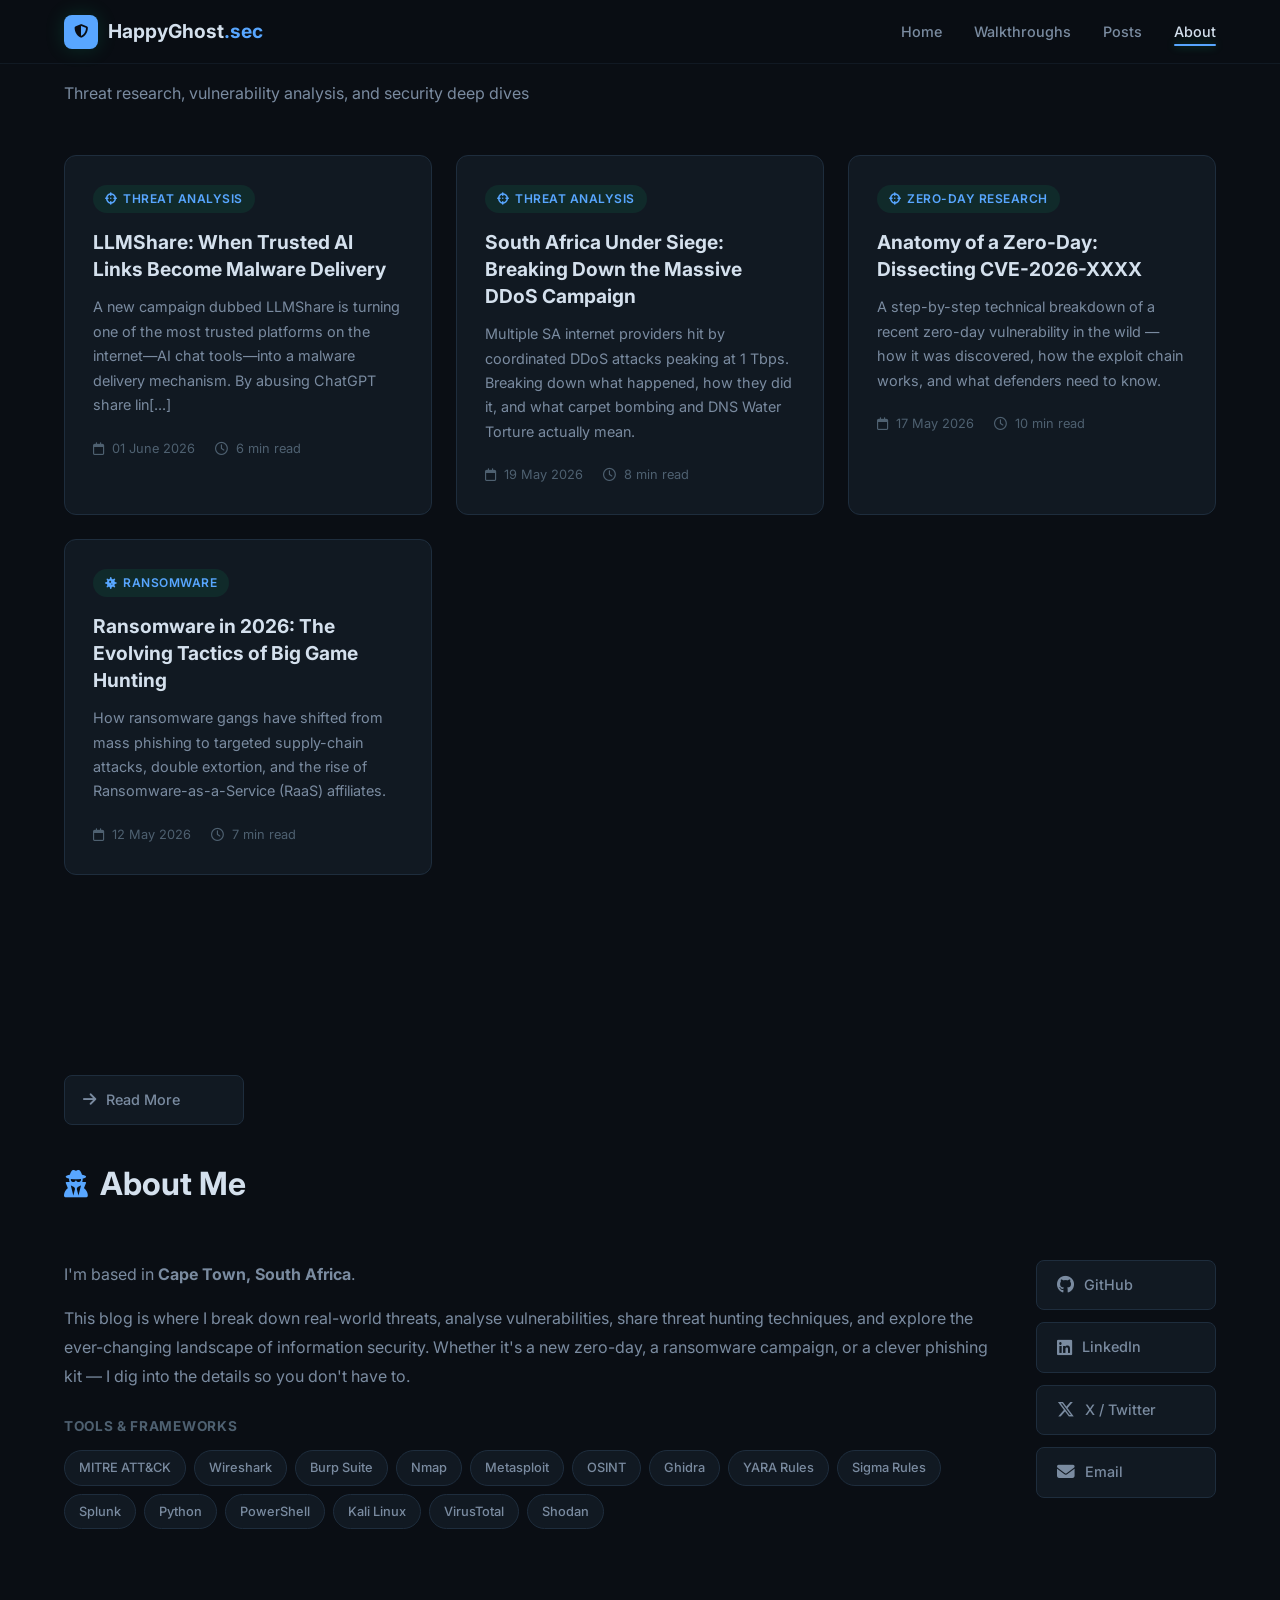
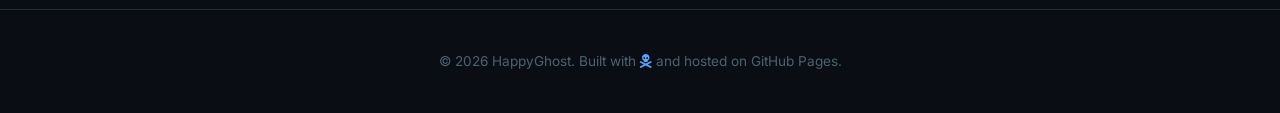
==== commit eef078da: "Replace logo image with icon in navigation" ====
--- a/index.html
+++ b/index.html
@@ -14,7 +14,7 @@
     <nav class="navbar" id="navbar">
         <div class="nav-container">
             <a href="index.html" class="nav-logo">
-                <span class="logo-icon"><img src="/images/logo.png" alt="HappyGhost logo" /></span>
+                <span class="logo-icon"><i class="fas fa-shield-halved"></i></span>
                 <span class="logo-text">HappyGhost<span class="accent">.sec</span></span>
             </a>
             <ul class="nav-links" id="nav-links">
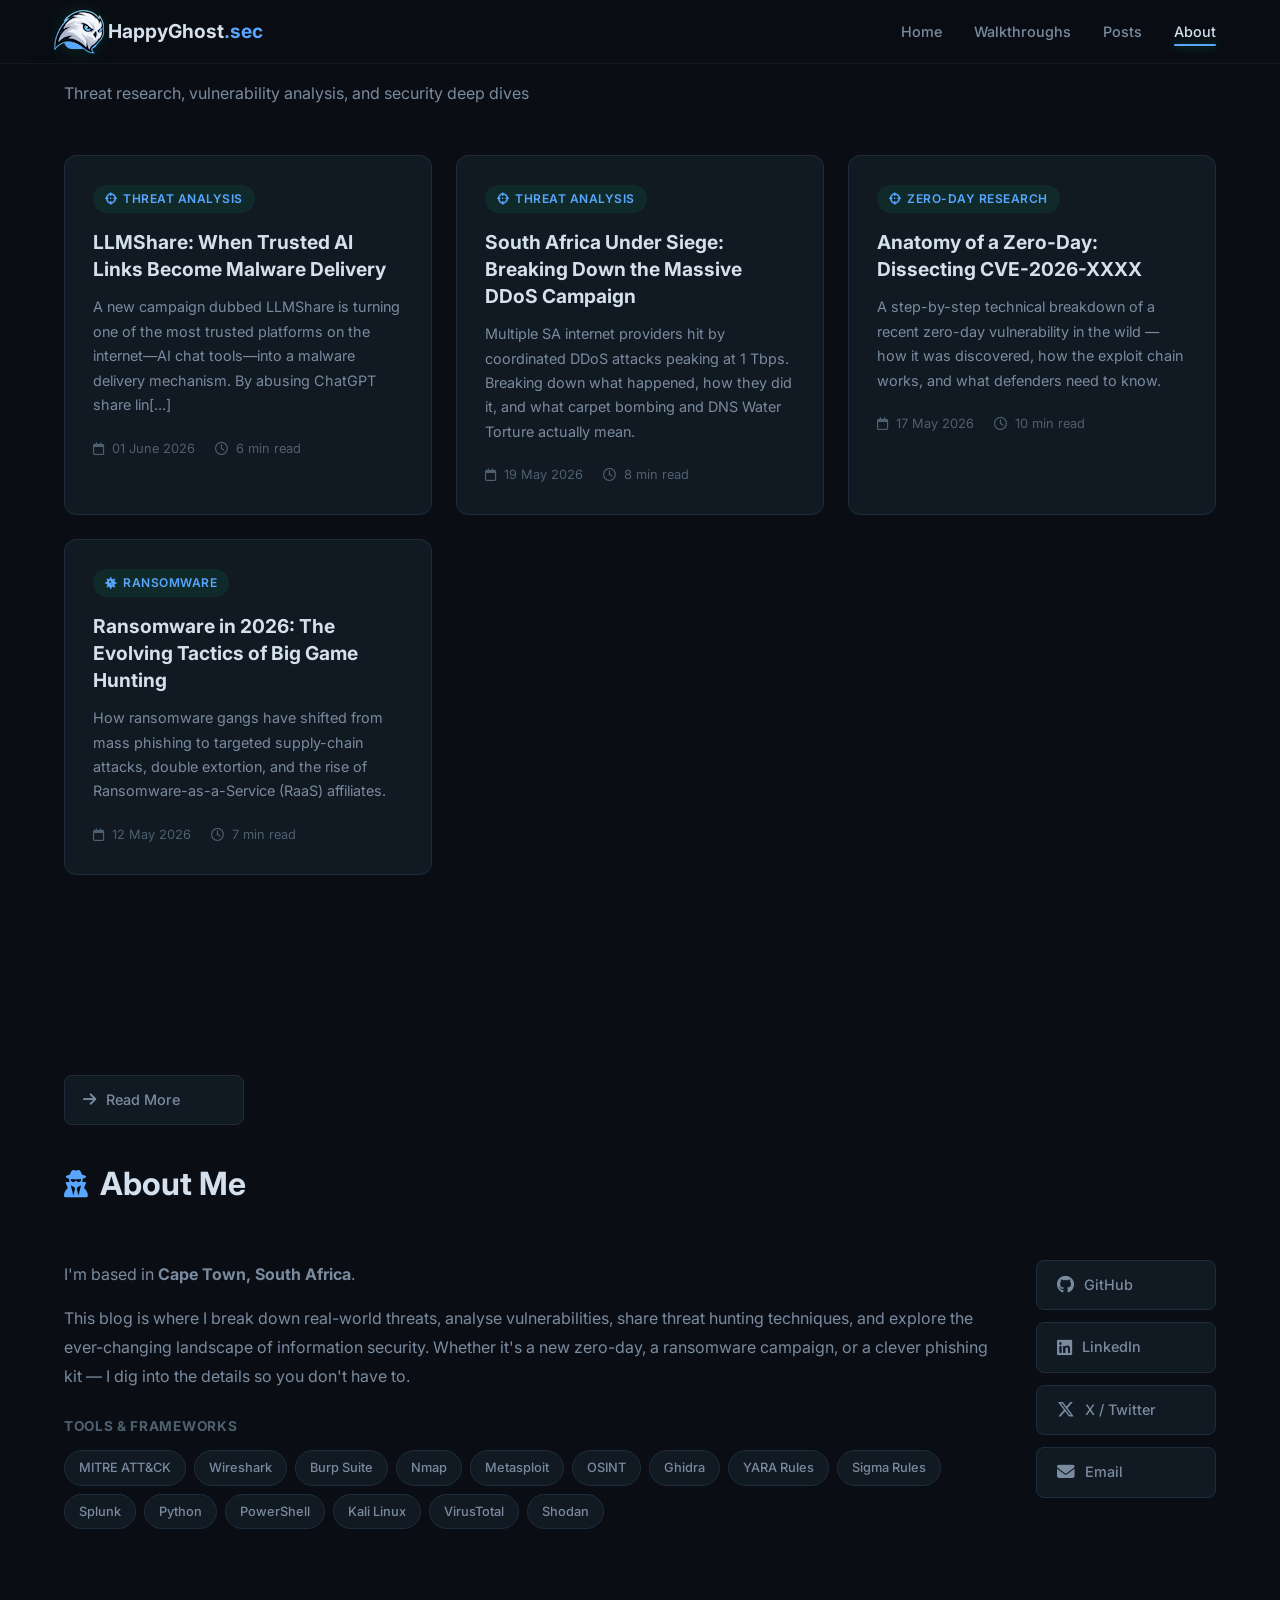
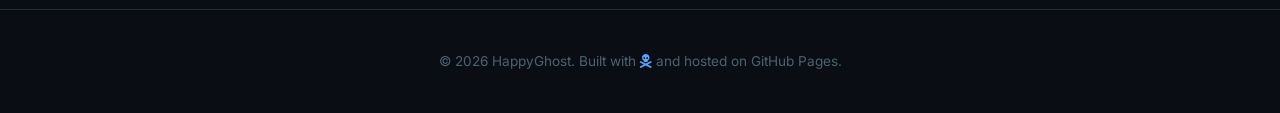
==== commit 34549025: "Replace font-awesome logo with images/logo.png" ====
--- a/index.html
+++ b/index.html
@@ -14,7 +14,7 @@
     <nav class="navbar" id="navbar">
         <div class="nav-container">
             <a href="index.html" class="nav-logo">
-                <span class="logo-icon"><i class="fas fa-shield-halved"></i></span>
+                <span class="logo-icon"><img src="images/logo.png" alt="HappyGhost logo"></span>
                 <span class="logo-text">HappyGhost<span class="accent">.sec</span></span>
             </a>
             <ul class="nav-links" id="nav-links">
